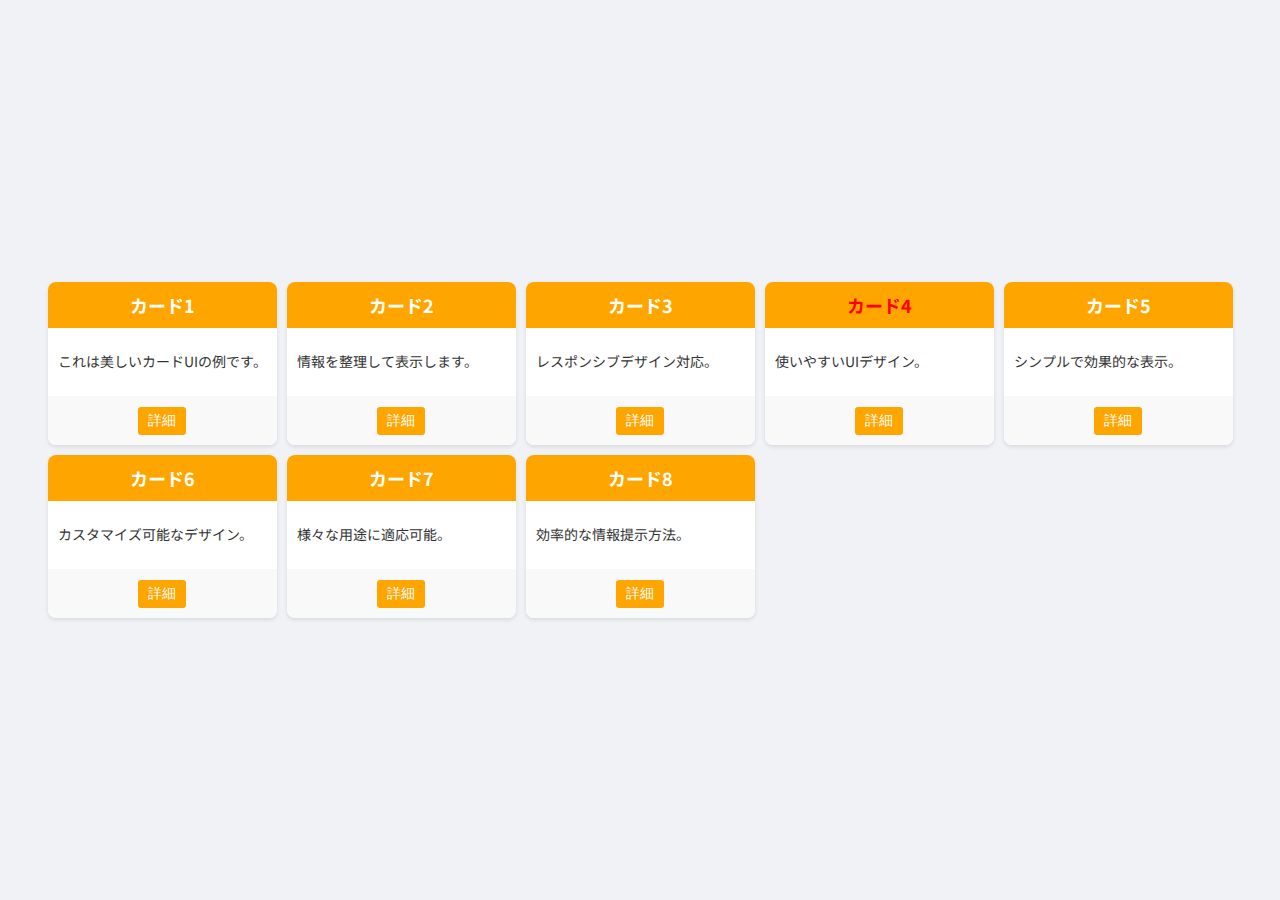
==== create/test.html @ 5e28ea4a "パッチ" ====
<!DOCTYPE html>
<html lang="ja">
<head>
    <meta charset="UTF-8">
    <meta name="viewport" content="width=device-width, initial-scale=1.0">
    <title>美しいカードUI</title>
    <link href="https://fonts.googleapis.com/css2?family=Noto+Sans+JP:wght@300;400;700&display=swap" rel="stylesheet">
    <style>
        body {
            font-family: 'Noto Sans JP', sans-serif;
            background-color: #f0f2f5;
            margin: 0;
            padding: 0;
            display: flex;
            justify-content: center;
            align-items: center;
            min-height: 100vh;
        }
        .card-container {
            display: grid;
            grid-template-columns: repeat(5, 1fr);
            gap: 10px;
            max-width: 1200px;
            padding: 20px;
        }
        .card {
            background-color: #ffffff;
            border-radius: 8px;
            box-shadow: 0 2px 4px rgba(0, 0, 0, 0.1);
            overflow: hidden;
            transition: transform 0.3s ease, box-shadow 0.3s ease;
        }
        .card:hover {
            transform: translateY(-3px);
            box-shadow: 0 4px 8px rgba(0, 0, 0, 0.15);
        }
        .card-header {
            background-color: #FFA500;
            color: white;
            padding: 10px;
            text-align: center;
        }
        .card-title {
            margin: 0;
            font-size: 18px;
            font-weight: 700;
        }
        .card-body {
            padding: 10px;
        }
        .card-content {
            font-size: 14px;
            color: #333;
            line-height: 1.4;
        }
        .card-footer {
            background-color: #f9f9f9;
            padding: 10px;
            text-align: center;
        }
        .card-button {
            background-color: #FFA500;
            color: white;
            border: none;
            padding: 5px 10px;
            border-radius: 3px;
            font-size: 14px;
            cursor: pointer;
            transition: background-color 0.3s ease;
        }
        .card-button:hover {
            background-color: #45a049;
        }
    </style>
</head>
<body>
    <div class="card-container">
        <div class="card">
            <div class="card-header">
                <h2 class="card-title">カード1</h2>
            </div>
            <div class="card-body">
                <p class="card-content">これは美しいカードUIの例です。</p>
            </div>
            <div class="card-footer">
                <button class="card-button">詳細</button>
            </div>
        </div>
        <div class="card">
            <div class="card-header">
                <h2 class="card-title">カード2</h2>
            </div>
            <div class="card-body">
                <p class="card-content">情報を整理して表示します。</p>
            </div>
            <div class="card-footer">
                <button class="card-button">詳細</button>
            </div>
        </div>
        <div class="card">
            <div class="card-header">
                <h2 class="card-title">カード3</h2>
            </div>
            <div class="card-body">
                <p class="card-content">レスポンシブデザイン対応。</p>
            </div>
            <div class="card-footer">
                <button class="card-button">詳細</button>
            </div>
        </div>
        <div class="card">
            <div class="card-header" style="background-color: #FFA500;">
                <h2 class="card-title" style="color: red;">カード4</h2>
            </div>
            <div class="card-body">
                <p class="card-content">使いやすいUIデザイン。</p>
            </div>
            <div class="card-footer">
                <button class="card-button">詳細</button>
            </div>
        </div>
        <div class="card">
            <div class="card-header">
                <h2 class="card-title">カード5</h2>
            </div>
            <div class="card-body">
                <p class="card-content">シンプルで効果的な表示。</p>
            </div>
            <div class="card-footer">
                <button class="card-button">詳細</button>
            </div>
        </div>
        <div class="card">
            <div class="card-header">
                <h2 class="card-title">カード6</h2>
            </div>
            <div class="card-body">
                <p class="card-content">カスタマイズ可能なデザイン。</p>
            </div>
            <div class="card-footer">
                <button class="card-button">詳細</button>
            </div>
        </div>
        <div class="card">
            <div class="card-header">
                <h2 class="card-title">カード7</h2>
            </div>
            <div class="card-body">
                <p class="card-content">様々な用途に適応可能。</p>
            </div>
            <div class="card-footer">
                <button class="card-button">詳細</button>
            </div>
        </div>
        <div class="card">
            <div class="card-header">
                <h2 class="card-title">カード8</h2>
            </div>
            <div class="card-body">
                <p class="card-content">効率的な情報提示方法。</p>
            </div>
            <div class="card-footer">
                <button class="card-button">詳細</button>
            </div>
            </div>
        </div>
    </div>

    <script>
        // カードのボタンクリック時の処理
        document.querySelectorAll('.card-button').forEach(button => {
            button.addEventListener('click', function() {
                alert('ボタンがクリックされました！');
            });
        });
    </script>
</body>
</html>
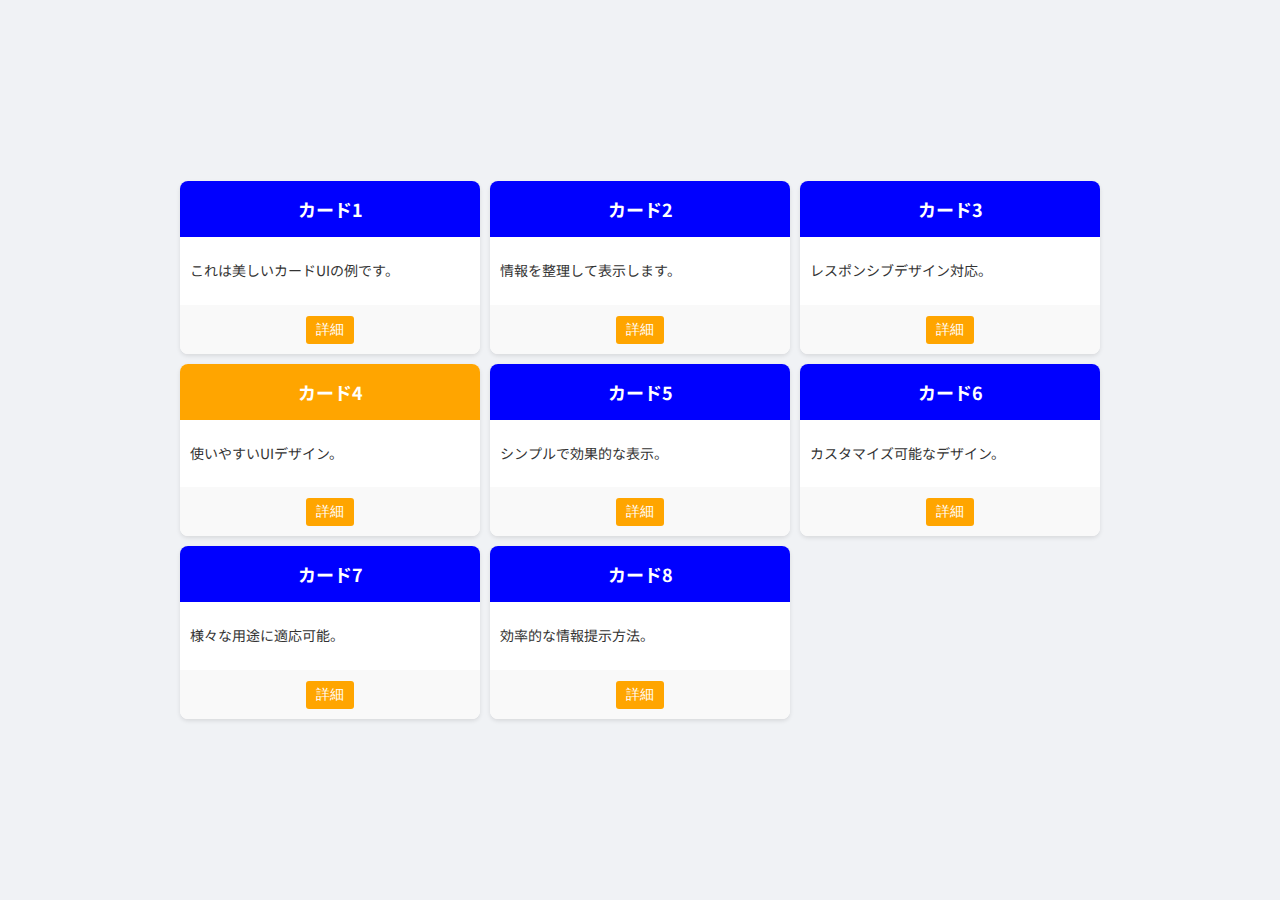
==== commit 747fb5a5: "commit" ====
--- a/create/test.html
+++ b/create/test.html
@@ -18,7 +18,7 @@
         }
         .card-container {
             display: grid;
-            grid-template-columns: repeat(5, 1fr);
+            grid-template-columns: repeat(auto-fit, minmax(300px, 1fr));
             gap: 10px;
             max-width: 1200px;
             padding: 20px;
@@ -31,17 +31,17 @@
             transition: transform 0.3s ease, box-shadow 0.3s ease;
         }
         .card:hover {
-            transform: translateY(-3px);
+            transform: translateY(-5px);
             box-shadow: 0 4px 8px rgba(0, 0, 0, 0.15);
         }
         .card-header {
-            background-color: #FFA500;
+            background-color: #0000FF;
             color: white;
             padding: 10px;
             text-align: center;
         }
         .card-title {
-            margin: 0;
+            margin: 5px 0;
             font-size: 18px;
             font-weight: 700;
         }
@@ -69,7 +69,7 @@
             transition: background-color 0.3s ease;
         }
         .card-button:hover {
-            background-color: #45a049;
+            background-color: #0000AA;
         }
     </style>
 </head>
@@ -110,7 +110,7 @@
         </div>
         <div class="card">
             <div class="card-header" style="background-color: #FFA500;">
-                <h2 class="card-title" style="color: red;">カード4</h2>
+                <h2 class="card-title">カード4</h2>
             </div>
             <div class="card-body">
                 <p class="card-content">使いやすいUIデザイン。</p>
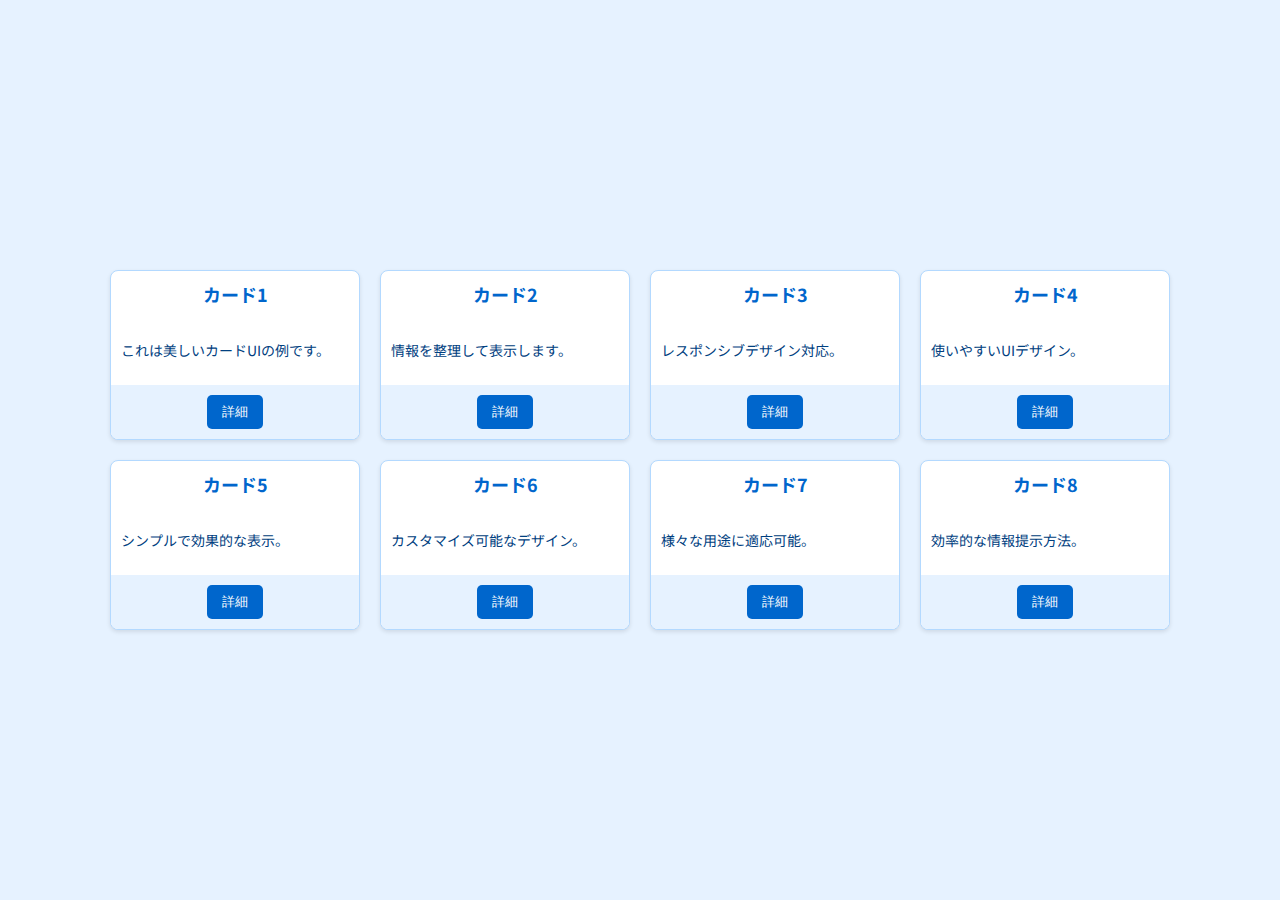
==== commit f5040ace: "青" ====
--- a/create/test.html
+++ b/create/test.html
@@ -8,7 +8,7 @@
     <style>
         body {
             font-family: 'Noto Sans JP', sans-serif;
-            background-color: #f0f2f5;
+            background-color: #e6f2ff;
             margin: 0;
             padding: 0;
             display: flex;
@@ -18,8 +18,8 @@
         }
         .card-container {
             display: grid;
-            grid-template-columns: repeat(auto-fit, minmax(300px, 1fr));
-            gap: 10px;
+            grid-template-columns: repeat(auto-fit, minmax(250px, 1fr));
+            gap: 20px;
             max-width: 1200px;
             padding: 20px;
         }
@@ -29,20 +29,21 @@
             box-shadow: 0 2px 4px rgba(0, 0, 0, 0.1);
             overflow: hidden;
             transition: transform 0.3s ease, box-shadow 0.3s ease;
+            border: 1px solid #b3d9ff;
         }
         .card:hover {
-            transform: translateY(-5px);
-            box-shadow: 0 4px 8px rgba(0, 0, 0, 0.15);
+            transform: translateY(-5px) scale(1.02);
+            box-shadow: 0 4px 8px rgba(0, 0, 255, 0.15);
         }
         .card-header {
-            background-color: #0000FF;
             color: white;
             padding: 10px;
             text-align: center;
         }
         .card-title {
-            margin: 5px 0;
+            margin: 0;
             font-size: 18px;
+            color: #0066cc;
             font-weight: 700;
         }
         .card-body {
@@ -50,29 +51,29 @@
         }
         .card-content {
             font-size: 14px;
-            color: #333;
+            color: #004080;
             line-height: 1.4;
         }
         .card-footer {
-            background-color: #f9f9f9;
+            background-color: #e6f2ff;
             padding: 10px;
             text-align: center;
         }
         .card-button {
-            background-color: #FFA500;
+            background-color: #0066cc;
             color: white;
             border: none;
-            padding: 5px 10px;
-            border-radius: 3px;
-            font-size: 14px;
+            padding: 8px 15px;
+            border-radius: 5px;
+            font-size: 13px;
             cursor: pointer;
             transition: background-color 0.3s ease;
         }
         .card-button:hover {
-            background-color: #0000AA;
+            background-color: #FF8C00;
         }
     </style>
-</head>
+    </head>
 <body>
     <div class="card-container">
         <div class="card">
@@ -109,7 +110,7 @@
             </div>
         </div>
         <div class="card">
-            <div class="card-header" style="background-color: #FFA500;">
+            <div class="card-header">
                 <h2 class="card-title">カード4</h2>
             </div>
             <div class="card-body">
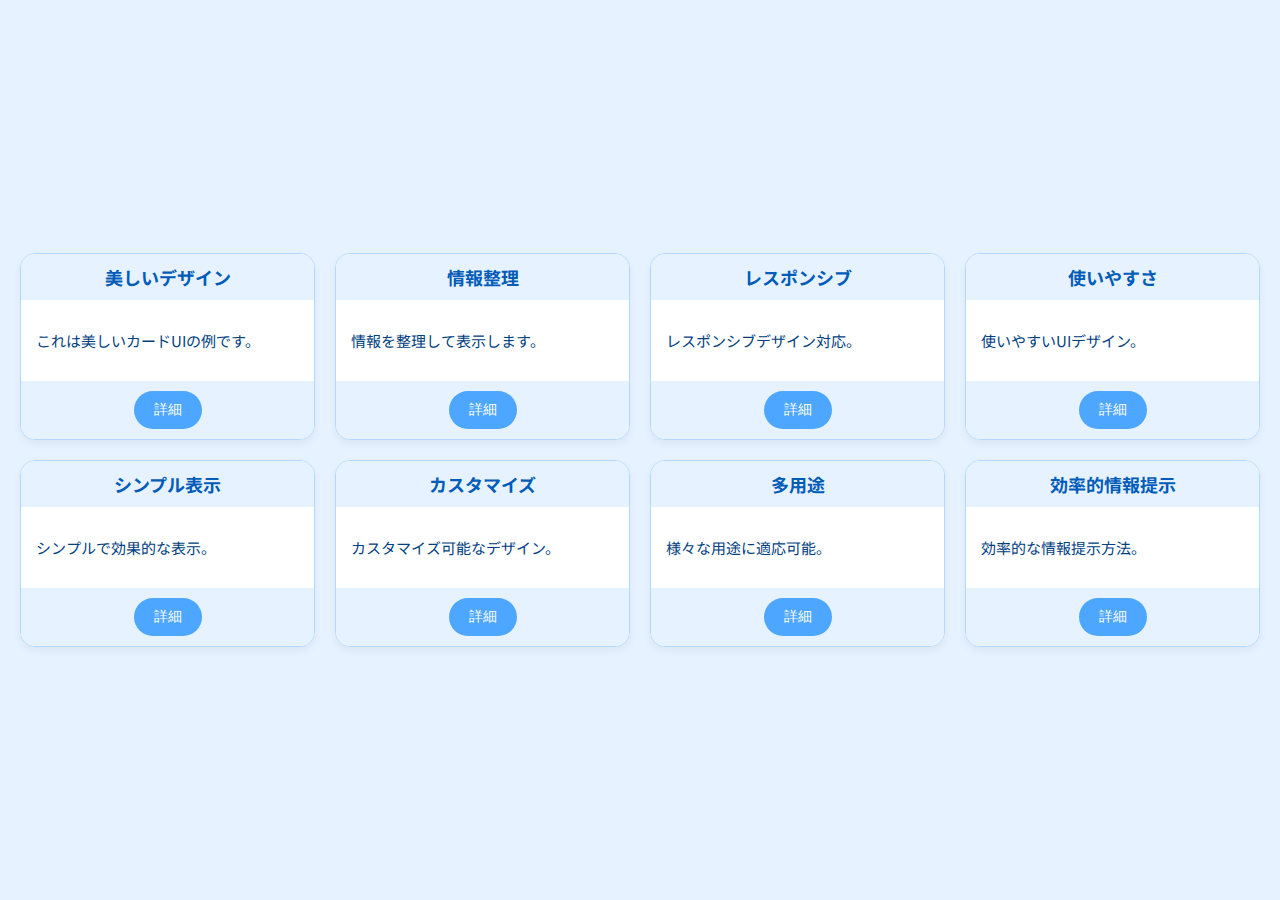
==== commit f6ea1d16: "'-rf'でファイルに書いてある内容を要求として受け取れるようにして" ====
--- a/create/test.html
+++ b/create/test.html
@@ -18,15 +18,15 @@
         }
         .card-container {
             display: grid;
-            grid-template-columns: repeat(auto-fit, minmax(250px, 1fr));
+            grid-template-columns: repeat(auto-fit, minmax(280px, 1fr));
             gap: 20px;
-            max-width: 1200px;
+            width: 100%;
             padding: 20px;
         }
         .card {
             background-color: #ffffff;
-            border-radius: 8px;
-            box-shadow: 0 2px 4px rgba(0, 0, 0, 0.1);
+            border-radius: 15px;
+            box-shadow: 0 4px 8px rgba(0, 0, 0, 0.05);
             overflow: hidden;
             transition: transform 0.3s ease, box-shadow 0.3s ease;
             border: 1px solid #b3d9ff;
@@ -36,21 +36,21 @@
             box-shadow: 0 4px 8px rgba(0, 0, 255, 0.15);
         }
         .card-header {
-            color: white;
+            background-color: #e6f2ff;
             padding: 10px;
             text-align: center;
         }
         .card-title {
             margin: 0;
             font-size: 18px;
-            color: #0066cc;
+            color: #005cb8;
             font-weight: 700;
         }
         .card-body {
-            padding: 10px;
+            padding: 15px;
         }
         .card-content {
-            font-size: 14px;
+            font-size: 15px;
             color: #004080;
             line-height: 1.4;
         }
@@ -60,25 +60,37 @@
             text-align: center;
         }
         .card-button {
-            background-color: #0066cc;
+            background-color: #4da6ff;
             color: white;
             border: none;
-            padding: 8px 15px;
-            border-radius: 5px;
-            font-size: 13px;
+            padding: 10px 20px;
+            border-radius: 20px;
+            font-size: 14px;
+            font-weight: 500;
             cursor: pointer;
             transition: background-color 0.3s ease;
         }
         .card-button:hover {
             background-color: #FF8C00;
         }
+        @media (max-width: 600px) {
+            .card-container {
+                grid-template-columns: 1fr;
+            }
+            .card {
+                margin-bottom: 20px;
+            }
+            .card-title {
+                font-size: 16px;
+            }
+        }
     </style>
-    </head>
+</head>
 <body>
     <div class="card-container">
         <div class="card">
             <div class="card-header">
-                <h2 class="card-title">カード1</h2>
+                <h2 class="card-title">美しいデザイン</h2>
             </div>
             <div class="card-body">
                 <p class="card-content">これは美しいカードUIの例です。</p>
@@ -89,7 +101,7 @@
         </div>
         <div class="card">
             <div class="card-header">
-                <h2 class="card-title">カード2</h2>
+                <h2 class="card-title">情報整理</h2>
             </div>
             <div class="card-body">
                 <p class="card-content">情報を整理して表示します。</p>
@@ -100,7 +112,7 @@
         </div>
         <div class="card">
             <div class="card-header">
-                <h2 class="card-title">カード3</h2>
+                <h2 class="card-title">レスポンシブ</h2>
             </div>
             <div class="card-body">
                 <p class="card-content">レスポンシブデザイン対応。</p>
@@ -111,7 +123,7 @@
         </div>
         <div class="card">
             <div class="card-header">
-                <h2 class="card-title">カード4</h2>
+                <h2 class="card-title">使いやすさ</h2>
             </div>
             <div class="card-body">
                 <p class="card-content">使いやすいUIデザイン。</p>
@@ -122,7 +134,7 @@
         </div>
         <div class="card">
             <div class="card-header">
-                <h2 class="card-title">カード5</h2>
+                <h2 class="card-title">シンプル表示</h2>
             </div>
             <div class="card-body">
                 <p class="card-content">シンプルで効果的な表示。</p>
@@ -133,7 +145,7 @@
         </div>
         <div class="card">
             <div class="card-header">
-                <h2 class="card-title">カード6</h2>
+                <h2 class="card-title">カスタマイズ</h2>
             </div>
             <div class="card-body">
                 <p class="card-content">カスタマイズ可能なデザイン。</p>
@@ -144,7 +156,7 @@
         </div>
         <div class="card">
             <div class="card-header">
-                <h2 class="card-title">カード7</h2>
+                <h2 class="card-title">多用途</h2>
             </div>
             <div class="card-body">
                 <p class="card-content">様々な用途に適応可能。</p>
@@ -155,14 +167,13 @@
         </div>
         <div class="card">
             <div class="card-header">
-                <h2 class="card-title">カード8</h2>
+                <h2 class="card-title">効率的情報提示</h2>
             </div>
             <div class="card-body">
                 <p class="card-content">効率的な情報提示方法。</p>
             </div>
             <div class="card-footer">
                 <button class="card-button">詳細</button>
-            </div>
             </div>
         </div>
     </div>
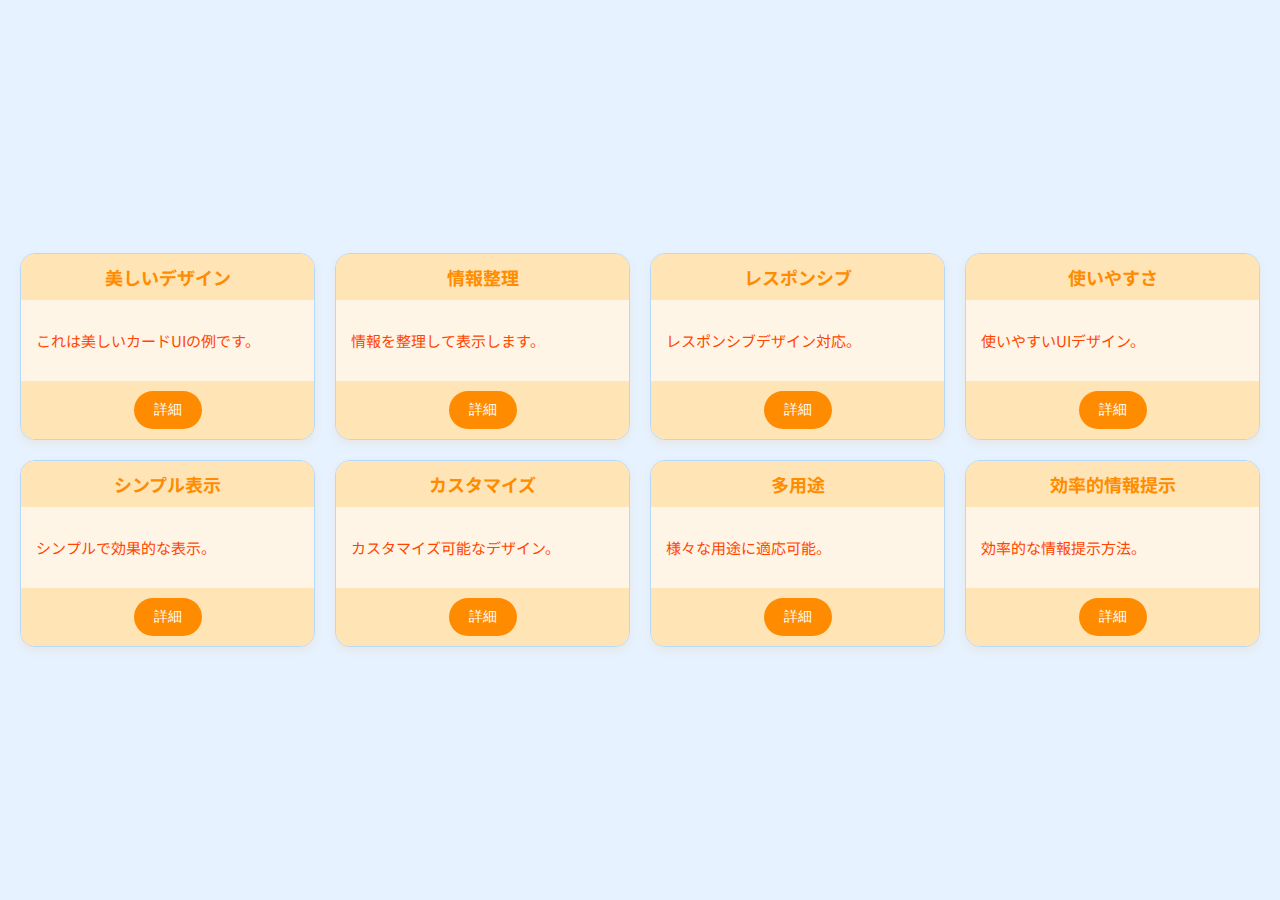
==== commit 6e2fade1: "タイムアウト3秒" ====
--- a/create/test.html
+++ b/create/test.html
@@ -24,26 +24,26 @@
             padding: 20px;
         }
         .card {
-            background-color: #ffffff;
+            background-color: #FFF5E6;
             border-radius: 15px;
-            box-shadow: 0 4px 8px rgba(0, 0, 0, 0.05);
+            box-shadow: 0 4px 8px rgba(255, 140, 0, 0.1);
             overflow: hidden;
             transition: transform 0.3s ease, box-shadow 0.3s ease;
             border: 1px solid #b3d9ff;
         }
         .card:hover {
             transform: translateY(-5px) scale(1.02);
-            box-shadow: 0 4px 8px rgba(0, 0, 255, 0.15);
+            box-shadow: 0 4px 8px rgba(255, 140, 0, 0.3);
         }
         .card-header {
-            background-color: #e6f2ff;
+            background-color: #FFE4B5;
             padding: 10px;
             text-align: center;
         }
         .card-title {
             margin: 0;
             font-size: 18px;
-            color: #005cb8;
+            color: #FF8C00;
             font-weight: 700;
         }
         .card-body {
@@ -51,16 +51,16 @@
         }
         .card-content {
             font-size: 15px;
-            color: #004080;
+            color: #FF4500;
             line-height: 1.4;
         }
         .card-footer {
-            background-color: #e6f2ff;
+            background-color: #FFE4B5;
             padding: 10px;
             text-align: center;
         }
         .card-button {
-            background-color: #4da6ff;
+            background-color: #FF8C00;
             color: white;
             border: none;
             padding: 10px 20px;
@@ -71,7 +71,7 @@
             transition: background-color 0.3s ease;
         }
         .card-button:hover {
-            background-color: #FF8C00;
+            background-color: #FFA500;
         }
         @media (max-width: 600px) {
             .card-container {
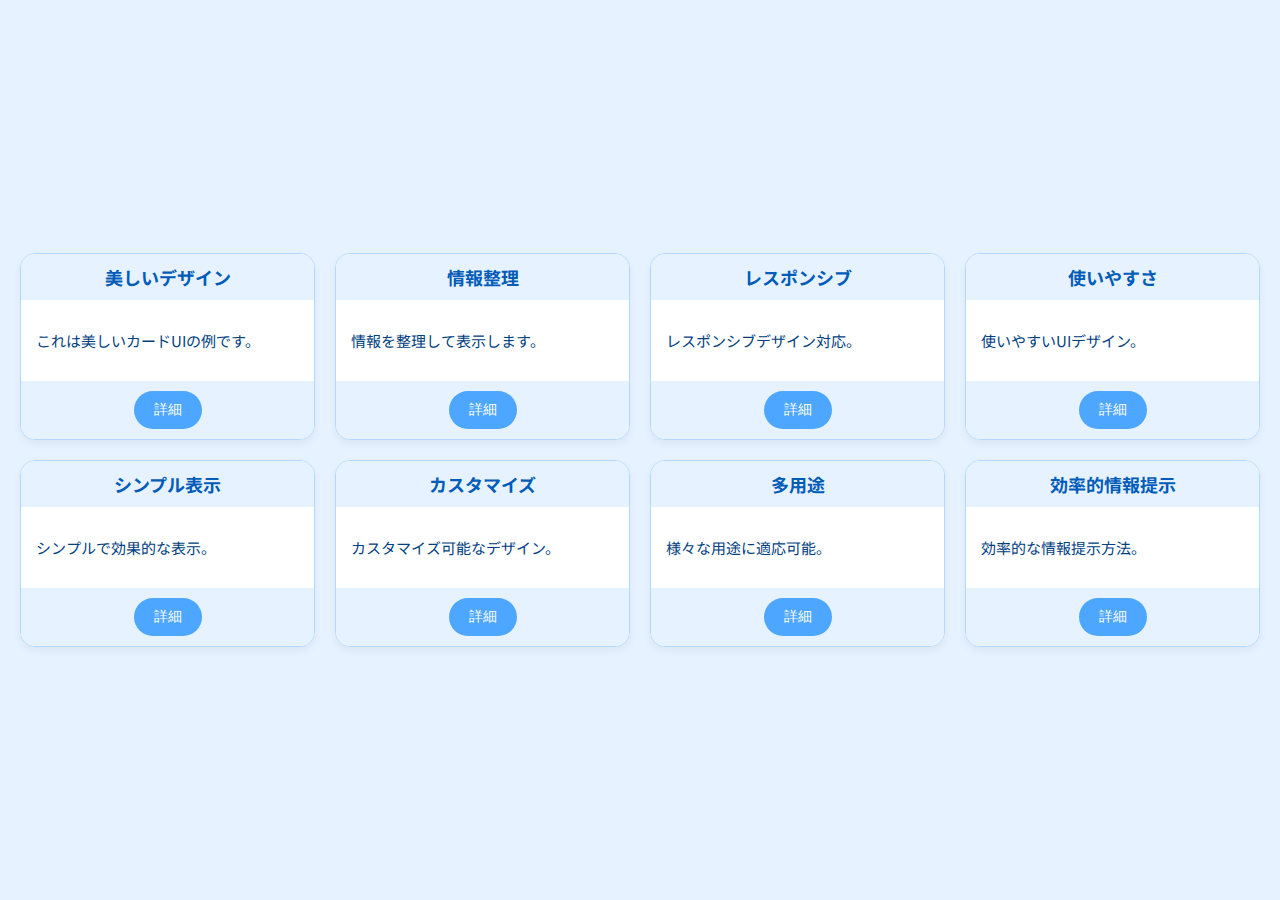
==== commit b5885d30: "commit" ====
--- a/create/test.html
+++ b/create/test.html
@@ -24,26 +24,26 @@
             padding: 20px;
         }
         .card {
-            background-color: #FFF5E6;
+            background-color: #ffffff;
             border-radius: 15px;
-            box-shadow: 0 4px 8px rgba(255, 140, 0, 0.1);
+            box-shadow: 0 4px 8px rgba(0, 0, 0, 0.05);
             overflow: hidden;
             transition: transform 0.3s ease, box-shadow 0.3s ease;
             border: 1px solid #b3d9ff;
         }
         .card:hover {
             transform: translateY(-5px) scale(1.02);
-            box-shadow: 0 4px 8px rgba(255, 140, 0, 0.3);
+            box-shadow: 0 4px 8px rgba(0, 0, 255, 0.15);
         }
         .card-header {
-            background-color: #FFE4B5;
+            background-color: #e6f2ff;
             padding: 10px;
             text-align: center;
         }
         .card-title {
             margin: 0;
             font-size: 18px;
-            color: #FF8C00;
+            color: #005cb8;
             font-weight: 700;
         }
         .card-body {
@@ -51,16 +51,16 @@
         }
         .card-content {
             font-size: 15px;
-            color: #FF4500;
+            color: #004080;
             line-height: 1.4;
         }
         .card-footer {
-            background-color: #FFE4B5;
+            background-color: #e6f2ff;
             padding: 10px;
             text-align: center;
         }
         .card-button {
-            background-color: #FF8C00;
+            background-color: #4da6ff;
             color: white;
             border: none;
             padding: 10px 20px;
@@ -71,7 +71,7 @@
             transition: background-color 0.3s ease;
         }
         .card-button:hover {
-            background-color: #FFA500;
+            background-color: #FF8C00;
         }
         @media (max-width: 600px) {
             .card-container {
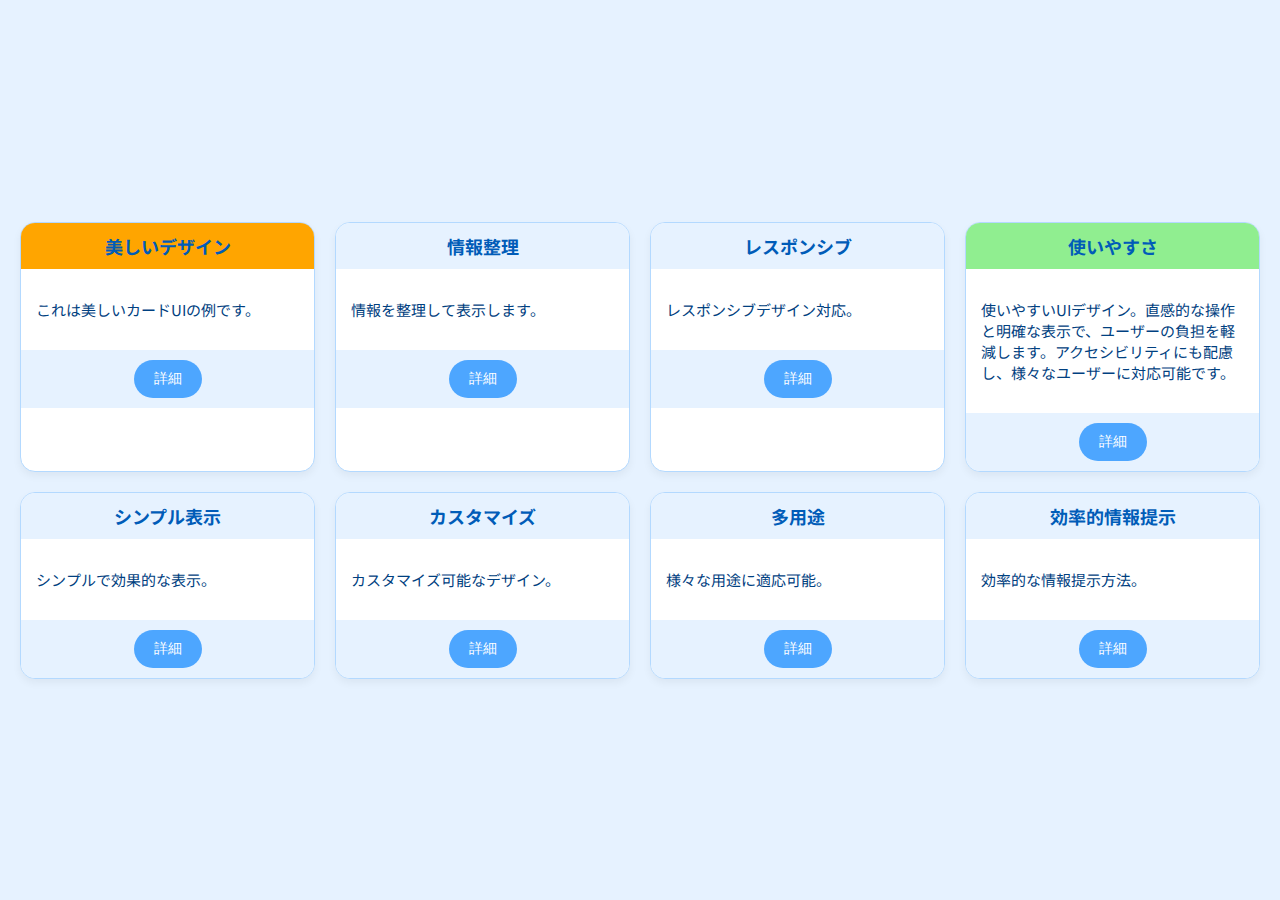
==== commit b0f2a7a6: "commit" ====
--- a/create/test.html
+++ b/create/test.html
@@ -89,7 +89,7 @@
 <body>
     <div class="card-container">
         <div class="card">
-            <div class="card-header">
+            <div class="card-header" style="background-color: orange;">
                 <h2 class="card-title">美しいデザイン</h2>
             </div>
             <div class="card-body">
@@ -122,17 +122,17 @@
             </div>
         </div>
         <div class="card">
-            <div class="card-header">
+            <div class="card-header" style="background-color: #90EE90;">
                 <h2 class="card-title">使いやすさ</h2>
             </div>
             <div class="card-body">
-                <p class="card-content">使いやすいUIデザイン。</p>
+                <p class="card-content">使いやすいUIデザイン。直感的な操作と明確な表示で、ユーザーの負担を軽減します。アクセシビリティにも配慮し、様々なユーザーに対応可能です。</p>
             </div>
             <div class="card-footer">
                 <button class="card-button">詳細</button>
             </div>
         </div>
-        <div class="card">
+         <div class="card">
             <div class="card-header">
                 <h2 class="card-title">シンプル表示</h2>
             </div>
